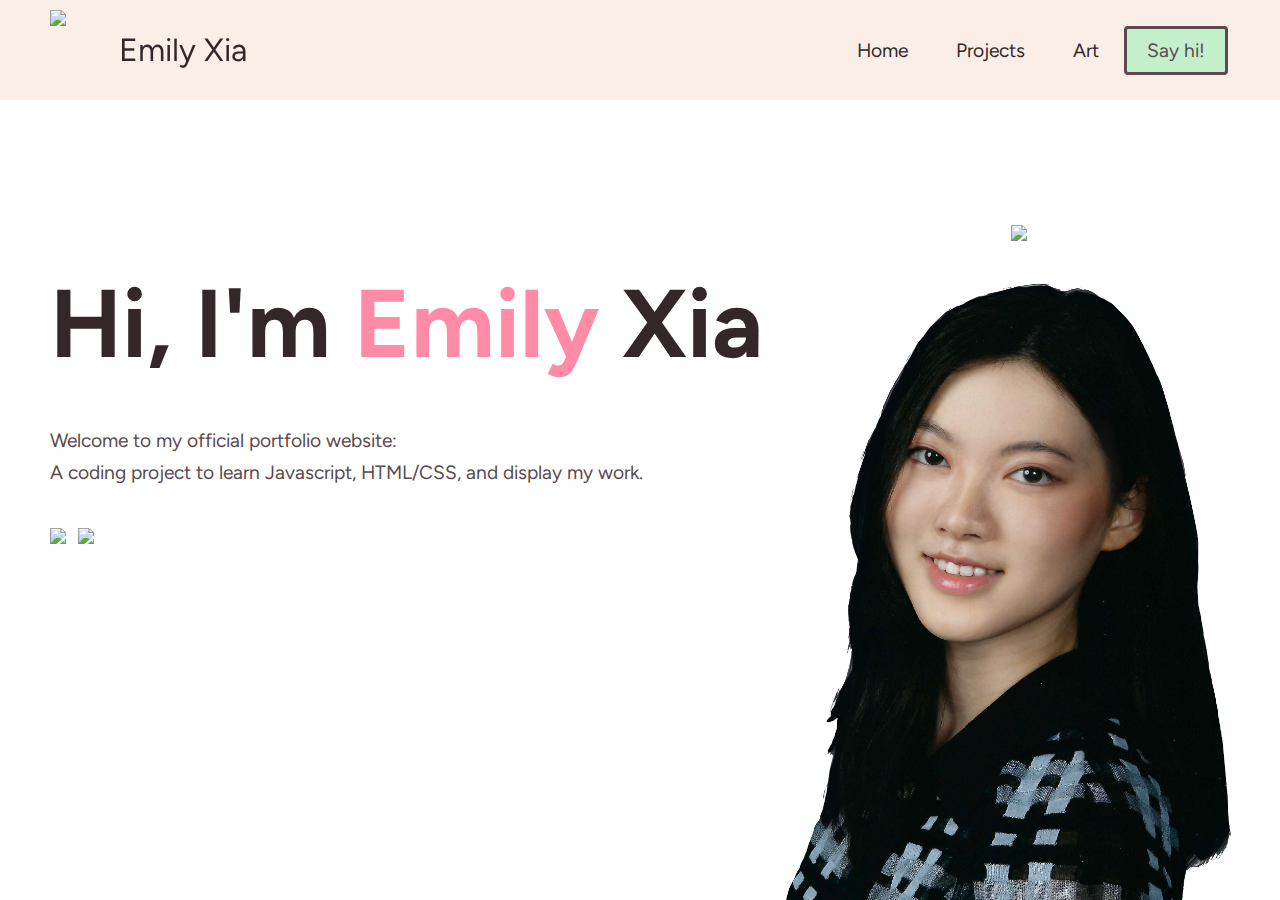
==== index.html @ db0908b3 "home-page" ====
<!DOCTYPE html>
  <html lang="en">
  <head>
    <!-- meta -->
    <meta charset="UTF-8">
    <meta http-equiv="X-UA-Compatible" content="IE=edge">
    <meta name="viewport" content="width=device-width, initial-scale=1.0">
    <meta name="description" content="An official portfolio website for Emily Xia">
    <meta name="author" content="Emily Xia">
    <!-- Google Font CSS -->
    <link rel="preconnect" href="https://fonts.googleapis.com">
    <link rel="preconnect" href="https://fonts.gstatic.com" crossorigin>
    <link href="https://fonts.googleapis.com/css2?family=Figtree&display=swap" rel="stylesheet">
    <title>Personal Portfolio</title>
    <link rel="stylesheet" href="styles.css">
  </head>
  <!-- Nav Bar -->
  <body>
    <nav class="navbar">
      <div class="navbar__container">
        <img src="images/logo.PNG" class = "logo">
        <a href="/" id="navbar__logo">Emily Xia</a>
        <div class="navbar__toggle" id="mobile-menu">
          <span class="bar"></span>
          <span class="bar"></span>
          <span class="bar"></span>
        </div>
        <ul class="navbar__menu">
          <li class="navbar__item">
            <a href="/" class="navbar__links"> Home </a>
          </li>
          <li class="navbar__item">
            <a href="/projects.html" class="navbar__links"> Projects </a>
          </li>
          <li class="navbar__item">
            <a href="/" class="navbar__links"> Art </a>
          </li>
          <li class="navbar__button">
            <a href="/" class="button"> Say hi! </a>
          </li>
        </ul>
      </div>
    </nav>
    <!-- Hero Section-->
    <div class="main">
      <div class="main__container"></div>
        <div class="main__content">
          <h1>Hi, I'm <span>Emily</span> Xia</h1>
          <p>Welcome to my official portfolio website:
            <br> A coding project to learn Javascript, HTML/CSS, and display my work.
          </p>
          <a href="https://www.linkedin.com/in/emilyxia-/">
            <img src="https://img.shields.io/badge/LinkedIn-blue?style=for-the-badge&logo=linkedin&logoColor=white" class="linkedIn"/>
          </a>
          <a href="https://github.com/emiilyxiia">
            <img src="https://img.shields.io/badge/-Github-black?logo=github&logoColor=white&style=for-the-badge&logoWidth=20" class="github"/>
          </a>
        </div>
    </div>
    <div class="images">
      <img src="images/Emily.PNG" id = "emily">
      <img src="images/shape.png" id = "shape">
    </div>
    <script src="app.js"></script>
    <h1></h1>
  </body>
  </html>
---- styles.css ----
* {
  box-sizing: border-box;
  margin: 0;
  padding: 0;
  font-family: 'Figtree', sans-serif;
}

/* navbar style */
.navbar {
  background: #faeee7;
  height: 100px;
  display: flex;
  justify-content: center;
  align-items: center;
  font-size: 1.2rem;
  position: sticky;
  top: 0;
  z-index: 999;
}

.navbar__container {
  display: flex;
  justify-content: space-between;
  height: 80px;
  z-index: 1;
  width: 100%;
  max-width: 1300px;
  margin: 0 auto;
  padding: 0 50px;
}

#navbar__logo {
  background-color: #33272a;
  background-size: 100%;
  -webkit-background-clip: text;
  -moz-background-clip: text;
  -webkit-text-fill-color: transparent;
  -moz-text-fill-color: transparent;
  display: flex;
  align-items: center;
  text-decoration: none;
  font-size: 2rem;
  padding-right: 500px;
  padding-left: 10px;
}

.logo {
  display: flex;
  align-items: center;
  cursor: pointer;
}

.fa-gem {
  margin-right: 0.5rem;
}

.navbar__menu {
  display: flex;
  align-items: center;
  list-style: none;
  text-align: center;
}

.navbar__item {
  height: 80px;
}

.navbar__links {
  color: #33272a;
  display: flex;
  align-items: center;
  justify-content: center;
  text-decoration: none;
  padding: 1.5rem;
  height: 100%
}

.navbar__button {
  display: flex;
  align-items: center;
  justify-content: center;
  padding: 0.1rem;
  width: 100%
}

.button {
  background: #c3f0ca;
  color: #594a4e;
  display: flex;
  align-items: center;
  justify-content: center;
  text-decoration: none;
  padding: 10px 20px;
  height: 100%;
  width: 100%;
  border: solid #594a4e;
  outline: none;
  border-radius: 4px;

}

.button:hover {
  background: #ff8ba7;
  transition: all 0.3s ease;
}

.navbar__links:hover {
  color: #ff8ba7;
  transition: all 0.3s ease;
}

.logo:hover {
  transform: scale(1.1);
  transition: all 0.3s ease-in-out;
}

/* interactive menu for screen widths < 960px */
  @media screen and (max-width: 960px) {
    .navbar__container {
      background: #faeee7;
      display: flex;
      justify-content: space-between;
      height: 80px;
      z-index: 1;
      width: 100%;
      max-width: 1300px;
      padding: 0;
    }

    .navbar__menu {
      display: grid;
      grid-template-columns: auto;
      margin: 0;
      width: 100%;
      position: absolute;
      top: -1000px;
      opacity: 0;
      transition: all 0.5s ease;
      height: 50vh;
      z-index: -1;
    }

    .navbar__menu.active {
      background: #faeee7;
      top: 100%;
      opacity: 1;
      transition: all 0.5s ease;
      z-index: 99;
      height: 46vh;
      font-size: 1.6rem;
      border: solid #33272a;
      border-radius: 4px
    }

    #navbar__logo {
      padding-right: 400px;
    }

    .logo {
      display: flex;
      align-items: center;
      cursor: pointer;
      padding-left: 25px;
      padding-right: 25px;
    }

    .navbar__toggle .bar {
      width: 25px;
      height: 3px;
      margin: 5px auto;
      transition: all 0.3s ease-in-out;
      background: #33272a;
      display: block;
      cursor: pointer;
    }

    .navbar__item {
      width: 100%;
    }

    .navbar__links {
      text-align: center;
      padding: 2rem;
      width: 100%;
      display: table;
    }

    .navbar__button {
      padding-bottom: 2rem;
    }

    .button {
      display: flex;
      justify-content: centered;
      align-items: center;
      width: 80%;
      height: 80px;
      margin: 0;
    }

    .button:hover {
      background: #ff8ba7;
      transition: all 0.3s ease;
    }
    
    .navbar__links:hover {
      color: #ff8ba7;
      transition: all 0.3s ease;
    }

    .logo:hover {
      transform: scale(1.1);
      transition: all 0.3s ease-in-out;
    }

    #mobile-menu {
      position: absolute;
      top: 20%;
      right: 5%;
      transform: translate(5%, 20%);
    }

    #mobile-menu.is-active .bar:nth-child(2) {
      opacity: 0;
    }

    #mobile-menu.is-active .bar:nth-child(1) {
      transform: translateY(8px) rotate(45deg);
    }

    #mobile-menu.is-active .bar:nth-child(3) {
      transform: translateY(-8px) rotate(-45deg);
    }
  }

  /* main content */
  .main__container {
    background: #faeee7;
    margin-left: 10%;
    margin-top: 13%;
    display: flex;
    justify-content: space-between;
    width: 100%;
    max-width: 1300px;
    padding: 0 50px;
  }

  .main__content {
    font-size: 3rem;
    color: #33272a;
    margin-bottom: 20px;
    align-items: center;
    width: 100%;
    max-width: 1300px;
    margin: 0 auto;
    padding: 0 50px;
    padding-right: 350px;
}

  .main__content p {
    display: flex;
    text-decoration: none;
    height: 100%;
    font-size: 1.2rem;
    line-height: 32px;
    margin: 5% 0% 1%;
    color: #594a4e;

  }

  span {
    color: #ff8ba7;
  }

  a, u {
    text-decoration: none;
  }

  .images {
    width: 40%;
    height: 75%;
    position: absolute;
    bottom: 0;
    right: 5px;
  }

  .images img {
    height: 100%;
    position: absolute;
    left: 50%;
    bottom: 0;
    transform: translateX(-50%);
    transition: bottom 1s, left 1s;
  }

  .images:hover .shape {
    bottom: 40px;
  }

  .images:hover .profile {
    left: 45%;
  }
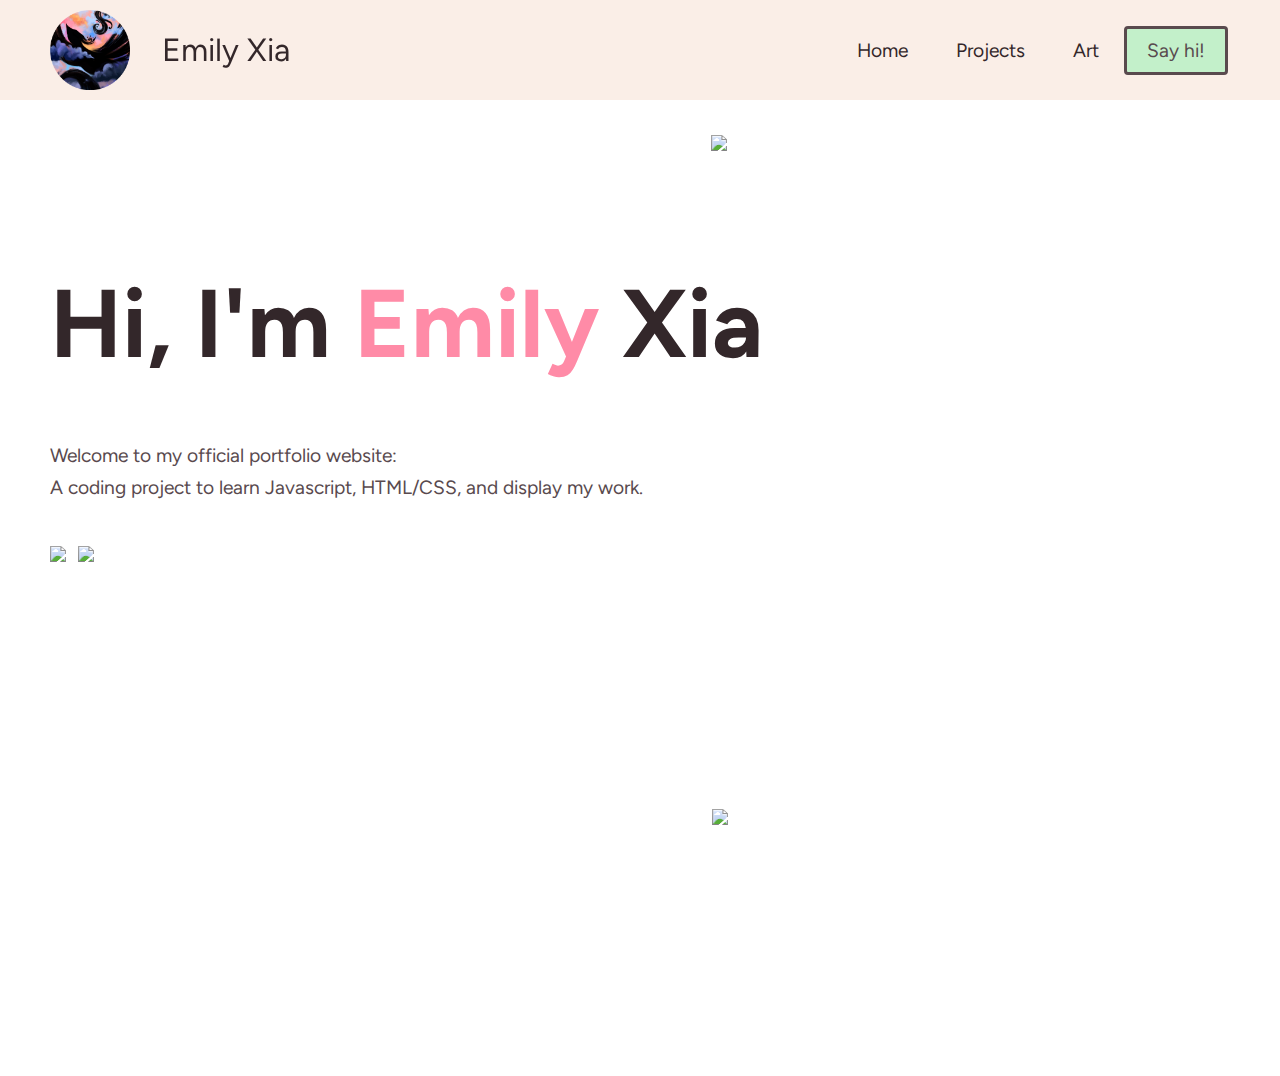
==== commit ac21383c: "home page" ====
--- a/index.html
+++ b/index.html
@@ -18,7 +18,7 @@
   <body>
     <nav class="navbar">
       <div class="navbar__container">
-        <img src="images/logo.PNG" class = "logo">
+        <img src="images/logo.png" class = "logo">
         <a href="/" id="navbar__logo">Emily Xia</a>
         <div class="navbar__toggle" id="mobile-menu">
           <span class="bar"></span>
@@ -56,10 +56,10 @@
             <img src="https://img.shields.io/badge/-Github-black?logo=github&logoColor=white&style=for-the-badge&logoWidth=20" class="github"/>
           </a>
         </div>
-    </div>
-    <div class="images">
-      <img src="images/Emily.PNG" id = "emily">
-      <img src="images/shape.png" id = "shape">
+        <div class="images">
+          <img src="images/shape.png" class = "shape">
+          <img src="images/Emily.png" class = "emily">
+        </div>
     </div>
     <script src="app.js"></script>
     <h1></h1>
--- a/styles.css
+++ b/styles.css
@@ -48,6 +48,7 @@
   display: flex;
   align-items: center;
   cursor: pointer;
+  height: 100%;
 }
 
 .fa-gem {
@@ -233,16 +234,11 @@
     }
   }
 
-  /* main content */
+  /* Hero Section CSS */
   .main__container {
-    background: #faeee7;
     margin-left: 10%;
     margin-top: 13%;
     display: flex;
-    justify-content: space-between;
-    width: 100%;
-    max-width: 1300px;
-    padding: 0 50px;
   }
 
   .main__content {
@@ -254,18 +250,16 @@
     max-width: 1300px;
     margin: 0 auto;
     padding: 0 50px;
-    padding-right: 350px;
+    height: 90vh;
 }
 
   .main__content p {
     display: flex;
-    text-decoration: none;
-    height: 100%;
     font-size: 1.2rem;
+    font-weight: 400;
     line-height: 32px;
     margin: 5% 0% 1%;
     color: #594a4e;
-
   }
 
   span {
@@ -275,28 +269,39 @@
   a, u {
     text-decoration: none;
   }
-
+  
   .images {
     width: 40%;
     height: 75%;
     position: absolute;
-    bottom: 0;
     right: 5px;
-  }
-
-  .images img {
-    height: 100%;
+    top: 15%;
+  }
+
+  .images .emily {
+    width: 100%;
+    height: auto;
     position: absolute;
-    left: 50%;
-    bottom: 0;
-    transform: translateX(-50%);
-    transition: bottom 1s, left 1s;
+    max-width: 1300px;
+    margin: 0 auto;
+    padding: 0 50px;
+    right: 20%;
+    transition: right 1s;
+  }
+
+  .shape {
+    position: absolute;
+    width: 95%;
+    height: auto;
+    bottom: -15px;
+    right: 15%;
+    transition: bottom 1s;
   }
 
   .images:hover .shape {
-    bottom: 40px;
-  }
-
-  .images:hover .profile {
-    left: 45%;
+    bottom: 10px;
+  }
+
+  .images:hover .emily {
+    right: 0.1px
   }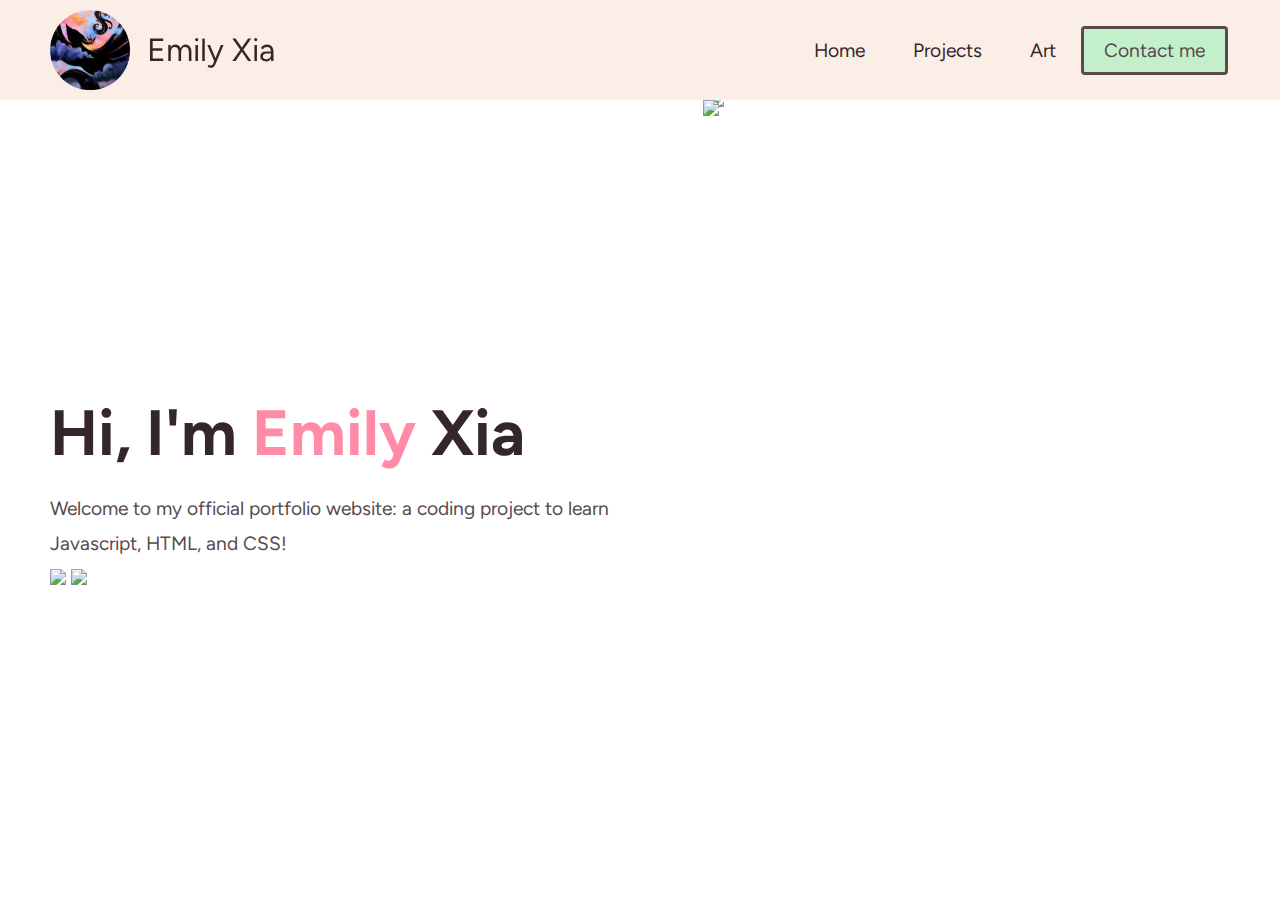
==== commit 502cc35f: "interactive home" ====
--- a/index.html
+++ b/index.html
@@ -1,67 +1,74 @@
-  <!DOCTYPE html>
-  <html lang="en">
-  <head>
-    <!-- meta -->
-    <meta charset="UTF-8">
-    <meta http-equiv="X-UA-Compatible" content="IE=edge">
-    <meta name="viewport" content="width=device-width, initial-scale=1.0">
-    <meta name="description" content="An official portfolio website for Emily Xia">
-    <meta name="author" content="Emily Xia">
-    <!-- Google Font CSS -->
-    <link rel="preconnect" href="https://fonts.googleapis.com">
-    <link rel="preconnect" href="https://fonts.gstatic.com" crossorigin>
-    <link href="https://fonts.googleapis.com/css2?family=Figtree&display=swap" rel="stylesheet">
-    <title>Personal Portfolio</title>
-    <link rel="stylesheet" href="styles.css">
-  </head>
-  <!-- Nav Bar -->
-  <body>
-    <nav class="navbar">
-      <div class="navbar__container">
-        <img src="images/logo.png" class = "logo">
-        <a href="/" id="navbar__logo">Emily Xia</a>
-        <div class="navbar__toggle" id="mobile-menu">
-          <span class="bar"></span>
-          <span class="bar"></span>
-          <span class="bar"></span>
-        </div>
-        <ul class="navbar__menu">
-          <li class="navbar__item">
-            <a href="/" class="navbar__links"> Home </a>
-          </li>
-          <li class="navbar__item">
-            <a href="/projects.html" class="navbar__links"> Projects </a>
-          </li>
-          <li class="navbar__item">
-            <a href="/" class="navbar__links"> Art </a>
-          </li>
-          <li class="navbar__button">
-            <a href="/" class="button"> Say hi! </a>
-          </li>
-        </ul>
+<!DOCTYPE html>
+<html lang="en">
+<head>
+  <!-- meta -->
+  <meta charset="UTF-8">
+  <meta http-equiv="X-UA-Compatible" content="IE=edge">
+  <meta name="viewport" content="width=device-width, initial-scale=1.0">
+  <meta name="description" content="An official portfolio website for Emily Xia">
+  <meta name="author" content="Emily Xia">
+
+  <!-- Google Font CSS -->
+  <link rel="preconnect" href="https://fonts.googleapis.com">
+  <link rel="preconnect" href="https://fonts.gstatic.com" crossorigin>
+  <link href="https://fonts.googleapis.com/css2?family=Figtree&display=swap" rel="stylesheet">
+  <title>Personal Portfolio</title>
+  <link rel="stylesheet" href="styles.css">
+</head>
+
+<!-- Nav Bar -->
+<body>
+  <nav class="navbar">
+    <div class="navbar__container">
+      <a href="https://emiilyxiia.github.io/"><img src="images/logo.png" class = "logo">
+      </a>
+      <a href="/" id="navbar__logo">Emily Xia
+      </a>
+      <div class="navbar__toggle" id="mobile-menu">
+        <span class="bar"></span>
+        <span class="bar"></span>
+        <span class="bar"></span>
       </div>
-    </nav>
-    <!-- Hero Section-->
-    <div class="main">
-      <div class="main__container"></div>
-        <div class="main__content">
-          <h1>Hi, I'm <span>Emily</span> Xia</h1>
-          <p>Welcome to my official portfolio website:
-            <br> A coding project to learn Javascript, HTML/CSS, and display my work.
-          </p>
+      <ul class="navbar__menu">
+        <li class="navbar__item">
+          <a href="https://emiilyxiia.github.io/" class="navbar__links"> Home </a>
+        </li>
+        <li class="navbar__item">
+          <a href="/projects.html" class="navbar__links"> Projects </a>
+        </li>
+        <li class="navbar__item">
+          <a href="/" class="navbar__links"> Art </a>
+        </li>
+        <li class="navbar__button">
+          <a href="/" class="button"> Contact me </a>
+        </li>
+      </ul>
+    </div>
+  </nav>
+
+  <!-- Hero Section-->
+  <div class="main">
+    <div class="main__container">
+      <div class="main__content">
+        <h1>Hi, I'm <span>Emily</span> Xia</h1>
+        <p>Welcome to my official portfolio website: a coding project to learn Javascript, HTML, and CSS!
+          <br>
           <a href="https://www.linkedin.com/in/emilyxia-/">
-            <img src="https://img.shields.io/badge/LinkedIn-blue?style=for-the-badge&logo=linkedin&logoColor=white" class="linkedIn"/>
+            <img src="https://img.shields.io/badge/LinkedIn-blue?style=for-the-badge&logo=linkedin&logoColor=white" id="linkedin"/>
           </a>
           <a href="https://github.com/emiilyxiia">
-            <img src="https://img.shields.io/badge/-Github-black?logo=github&logoColor=white&style=for-the-badge&logoWidth=20" class="github"/>
+            <img src="https://img.shields.io/badge/-Github-black?logo=github&logoColor=white&style=for-the-badge&logoWidth=20" id="github"/>
           </a>
-        </div>
-        <div class="images">
-          <img src="images/shape.png" class = "shape">
-          <img src="images/Emily.png" class = "emily">
-        </div>
+        </p>
+      </div>
+      <div class="images">
+        <img src="images/shape.png" class = "shape">
+        <img src="images/Emily.png" class = "emily">
+      </div>
     </div>
-    <script src="app.js"></script>
-    <h1></h1>
-  </body>
-  </html>+  </div>
+
+  <script src="app.js"></script>
+  <h1></h1>
+</body>
+</html>--- a/styles.css
+++ b/styles.css
@@ -115,7 +115,7 @@
   transition: all 0.3s ease-in-out;
 }
 
-/* interactive menu for screen widths < 960px */
+/* Mobile menu */
   @media screen and (max-width: 960px) {
     .navbar__container {
       background: #faeee7;
@@ -234,31 +234,33 @@
     }
   }
 
-  /* Hero Section CSS */
+  /* Hero Section CSS */ 
   .main__container {
-    margin-left: 10%;
-    margin-top: 13%;
-    display: flex;
-  }
-
-  .main__content {
-    font-size: 3rem;
-    color: #33272a;
-    margin-bottom: 20px;
+    display: grid;
+    grid-template-columns: 1fr 1fr;
+    gap: 3%;
     align-items: center;
+    justify-self: center;
     width: 100%;
+    height: 90vh;
     max-width: 1300px;
     margin: 0 auto;
     padding: 0 50px;
-    height: 90vh;
-}
+    z-index: 1;
+  }
+
+  .main__content h1 {
+    font-size: 4rem;
+    color: #33272a;
+    background-size: 100%;
+    margin-bottom: 20px;
+  }
 
   .main__content p {
-    display: flex;
     font-size: 1.2rem;
     font-weight: 400;
-    line-height: 32px;
-    margin: 5% 0% 1%;
+    line-height: 35px;
+    margin-bottom: 20px;
     color: #594a4e;
   }
 
@@ -269,39 +271,111 @@
   a, u {
     text-decoration: none;
   }
-  
+
   .images {
-    width: 40%;
-    height: 75%;
+    position: relative;
+    width: 100%;
+    height: 90vh;
+    max-width: 1300px;
+    padding: 0 50px;
+  }
+
+  .emily {
     position: absolute;
-    right: 5px;
-    top: 15%;
-  }
-
-  .images .emily {
     width: 100%;
-    height: auto;
-    position: absolute;
-    max-width: 1300px;
-    margin: 0 auto;
-    padding: 0 50px;
-    right: 20%;
-    transition: right 1s;
+    left: 8%;
+    transition: 1s left;
   }
 
   .shape {
     position: absolute;
-    width: 95%;
-    height: auto;
-    bottom: -15px;
-    right: 15%;
-    transition: bottom 1s;
+    width: 110%;
+    top: -9px;
+    transition: 1s top;
+  }
+
+  .images:hover .emily {
+    left: -40px;
   }
 
   .images:hover .shape {
-    bottom: 10px;
-  }
-
-  .images:hover .emily {
-    right: 0.1px
+    top: -40px;
+  }
+
+  br {
+    display: block;
+    content: " ";
+    margin-top: 20px;
+  }
+  
+  /* Mobile Responsive */
+  @media screen and (max-width: 768px) {
+    .main__container {
+      display: grid;
+      grid-template-columns: auto;
+      align-items: center;
+      justify-self: center;
+      width: 100%;
+      height: 90vh;
+      margin: 14% auto;
+      padding: 0 50px;
+      z-index: 1;
+    }
+  
+    .main__content h1 {
+      text-align: center;
+      font-size: 4rem;
+      color: #33272a;
+      background-size: 100%;
+      margin-bottom: 2rem;
+    }
+  
+    .main__content p {
+      text-align: center;
+      font-size: 1.5rem;
+      font-weight: 400;
+      line-height: 45px;
+      color: #594a4e;
+    }
+
+    span {
+      color: #ff8ba7;
+    }
+  
+    a, u {
+      text-decoration: none;
+    }
+  
+    .images {
+      position: relative;
+      width: 100%;
+      height: 90vh;
+    }
+  
+    .emily {
+      position: absolute;
+      width: 80%;
+      text-align: center;
+    }
+  
+    .shape {
+      position: absolute;
+      width: 90%;
+      top: -20px;
+      text-align: center;
+    }
+  }
+
+  @media screen and (max-width: 480px) {
+    .main__content h1 {
+      font-size: 3rem;
+      margin: 2rem 0;
+    }
+  
+    .main__content p {
+      font-size: 1rem;
+      font-weight: 400;
+      line-height: 45px;
+      color: #594a4e;
+    }
   }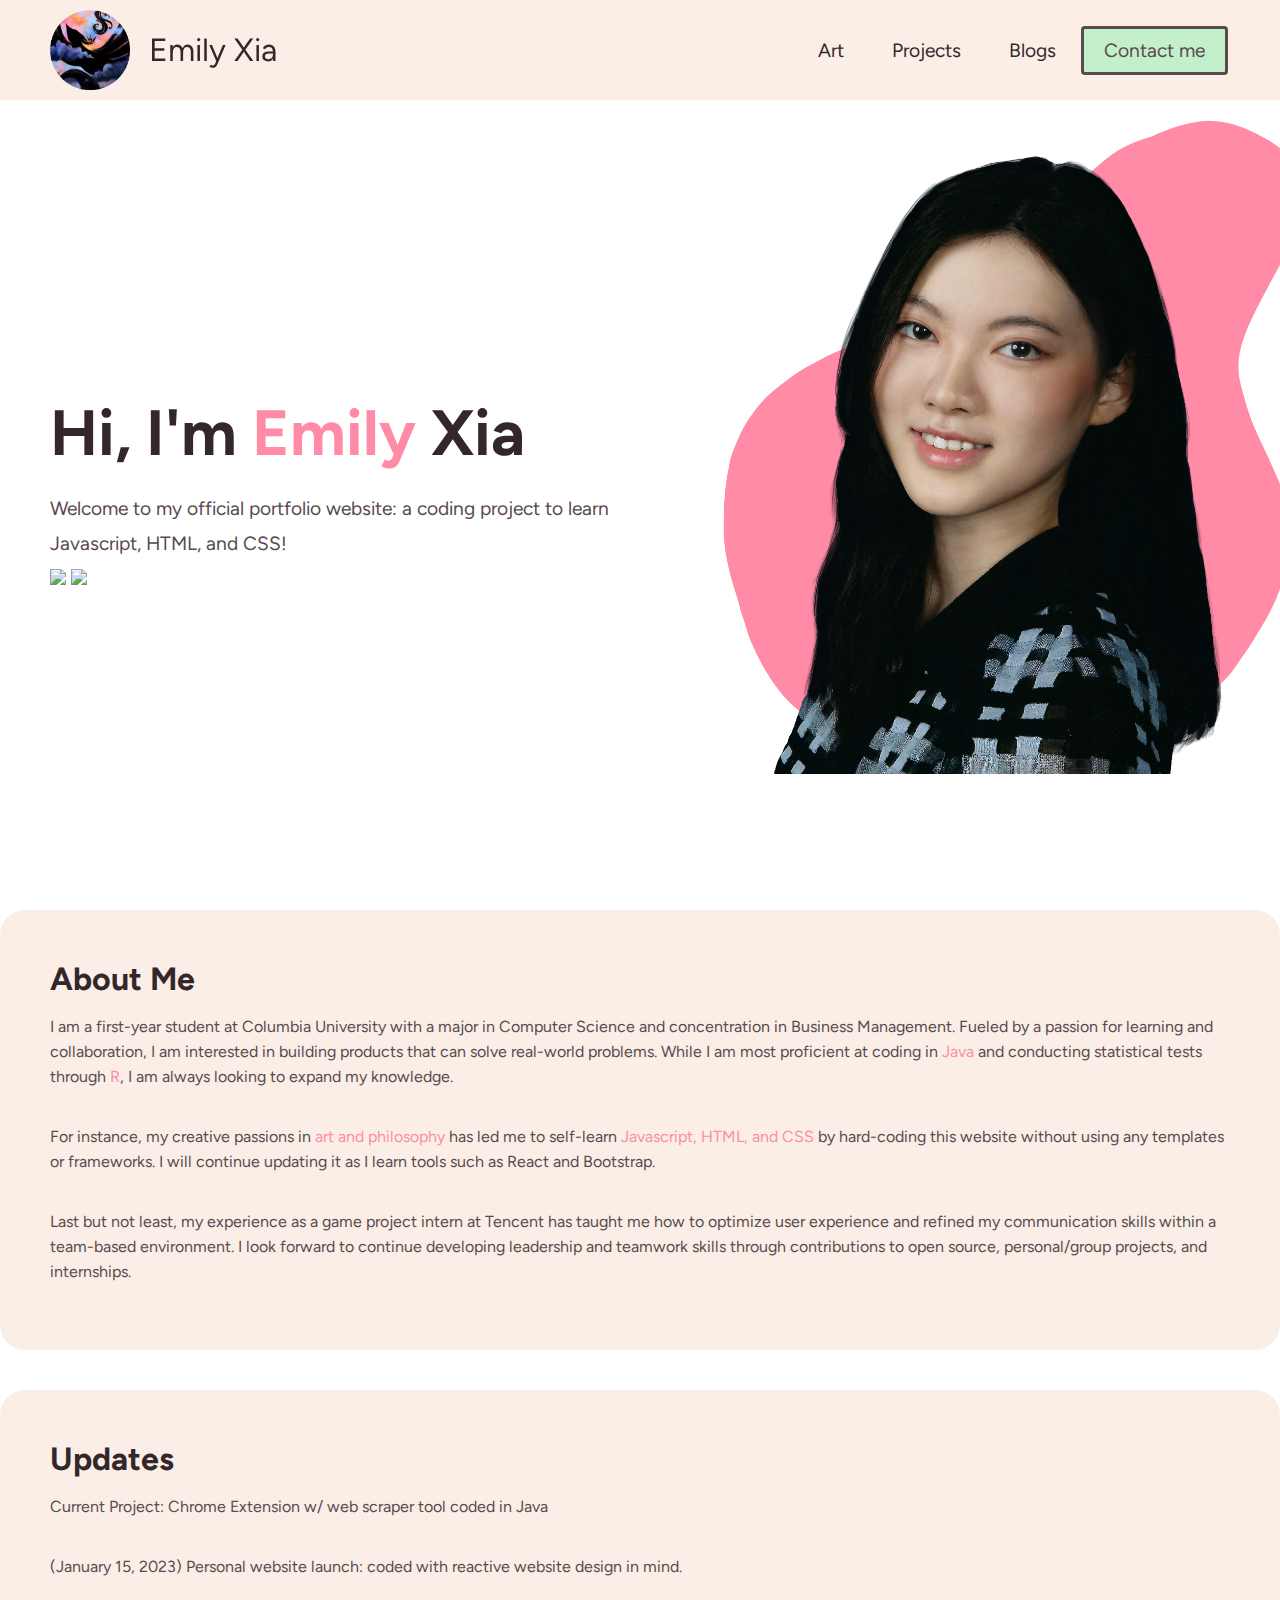
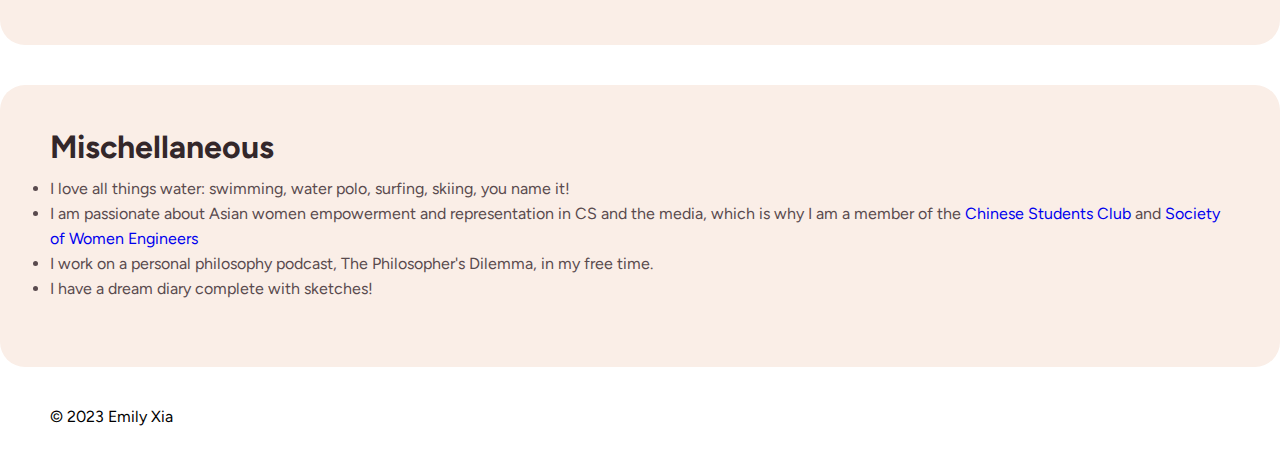
==== commit f46df0a4: "website" ====
--- a/index.html
+++ b/index.html
@@ -22,7 +22,7 @@
     <div class="navbar__container">
       <a href="https://emiilyxiia.github.io/"><img src="images/logo.png" class = "logo">
       </a>
-      <a href="/" id="navbar__logo">Emily Xia
+      <a href="https://emiilyxiia.github.io/" id="navbar__logo">Emily Xia
       </a>
       <div class="navbar__toggle" id="mobile-menu">
         <span class="bar"></span>
@@ -31,13 +31,13 @@
       </div>
       <ul class="navbar__menu">
         <li class="navbar__item">
-          <a href="https://emiilyxiia.github.io/" class="navbar__links"> Home </a>
+          <a href="https://emilyxia.portfolio.site/" class="navbar__links"> Art </a>
         </li>
         <li class="navbar__item">
-          <a href="/projects.html" class="navbar__links"> Projects </a>
+          <a href="projects.html" class="navbar__links"> Projects </a>
         </li>
         <li class="navbar__item">
-          <a href="/" class="navbar__links"> Art </a>
+          <a href="blogs.html" class="navbar__links"> Blogs </a>
         </li>
         <li class="navbar__button">
           <a href="/" class="button"> Contact me </a>
@@ -68,6 +68,55 @@
     </div>
   </div>
 
+  <div class="info">
+  <!-- About Me Section -->
+    <div class="about__container">
+      <div class="about__content">
+        <h1> About Me </h1>
+        <p>I am a first-year student at Columbia University with a major in Computer Science and concentration in Business Management. Fueled by a passion for learning and collaboration, I am interested in building products that can solve real-world problems. While I am most proficient at coding in <span>Java</span> and conducting statistical tests through <span>R</span>, I am always looking to expand my knowledge.</p>
+        <br>
+        <p>For instance, my creative passions in <span>art and philosophy</span> has led me to self-learn <span>Javascript, HTML, and CSS</span> by hard-coding this website without using any templates or frameworks. I will continue updating it as I learn tools such as React and Bootstrap. </p>
+        <br>
+        <p> Last but not least, my experience as a game project intern at Tencent has taught me how to optimize user experience and refined my communication skills within a team-based environment. I look forward to continue developing leadership and teamwork skills through contributions to open source, personal/group projects, and internships.
+        </p>
+      </div>
+    </div>
+    
+    <div class="space"> </div>
+
+    <!-- Updates -->
+    <div class="updates__container">
+      <div class="updates__content">
+        <h1>Updates </h1>
+        <p>Current Project: Chrome Extension w/ web scraper tool coded in Java</p>
+        <br>
+        <p> (January 15, 2023) Personal website launch: coded with reactive website design in mind.</p>
+      </div>
+    </div>
+
+    <div class="space"> </div>
+
+    <!-- Mischellaneous -->
+    <div class="misc__container">
+      <div class="misc__content">
+        <ul style = "list-style-type:disc">
+          <h1> Mischellaneous </h1>
+          </ul>
+          <li>I love all things water: swimming, water polo, surfing, skiing, you name it!</li>
+          <li> I am passionate about Asian women empowerment and  representation in CS and the media, which is why I am a member of the <a href="http://www.columbia.edu/cu/csc/">Chinese Students Club</a> and <a href="https://outreach.engineering.columbia.edu/content/society-women-engineers"> Society of Women Engineers</a> </li>
+          <li>I work on a personal philosophy podcast, The Philosopher's Dilemma, in my free time.</li>
+          <li>I have a dream diary complete with sketches!</li>
+          </div>
+      </div>
+    </div>
+  </div>
+
+  <div class="space"> </div>
+  <div class="copyright">
+    <p>© 2023 Emily Xia</p>
+  </div>
+  <div class="space"> </div>
+
   <script src="app.js"></script>
   <h1></h1>
 </body>
--- a/styles.css
+++ b/styles.css
@@ -290,16 +290,16 @@
   .shape {
     position: absolute;
     width: 110%;
-    top: -9px;
+    top: -29px;
     transition: 1s top;
   }
 
   .images:hover .emily {
-    left: -40px;
+    left: -30px;
   }
 
   .images:hover .shape {
-    top: -40px;
+    top: -9%;
   }
 
   br {
@@ -378,4 +378,127 @@
       line-height: 45px;
       color: #594a4e;
     }
+  }
+
+  /* Information Section */
+  .about__container {
+    background: #faeee7;
+    display: flex;
+    flex-direction: column;
+    height: fit-content;
+    width: 100%;
+    max-width: 1300px;
+    margin: 0 auto;
+    top: 0;
+    padding: 50px 50px;
+    border-radius: 25px;
+  }
+
+  .about__content h1{
+    font-size: 2rem;
+    color: #33272a;
+    margin-bottom: 1rem;
+  }
+
+  .about__content p{
+    font-size: 1rem;
+    color: #594a4e;
+    margin-bottom: 1rem;
+    line-height: 25px;
+  }
+
+  .updates__container {
+    background: #faeee7;
+    display: flex;
+    flex-direction: column;
+    height: fit-content;
+    width: 100%;
+    max-width: 1300px;
+    margin: 0 auto;
+    padding: 50px 50px;
+    border-radius: 25px;
+  }
+
+  .updates__content h1{
+    font-size: 2rem;
+    color: #33272a;
+    margin-bottom: 1rem;
+  }
+
+  .updates__content p{
+    font-size: 1rem;
+    color: #594a4e;
+    margin-bottom: 1rem;
+    line-height: 25px;
+  }
+
+  .misc__container {
+    background: #faeee7;
+    display: flex;
+    flex-direction: column;
+    height: fit-content;
+    width: 100%;
+    max-width: 1300px;
+    margin: 0 auto;
+    padding: 50px 50px;
+    border-radius: 25px;
+  }
+
+  .misc__content h1{
+    font-size: 2rem;
+    color: #33272a;
+    margin-bottom: 1rem;
+  }
+
+  .misc__content {
+    font-size: 1rem;
+    color: #594a4e;
+    margin-bottom: 1rem;
+    line-height: 25px;
+  }
+
+  .space {
+    background: #fff;
+    width: 100%;
+    margin: 0 auto;
+    padding: 20px 50px;
+    max-width: 1300px;
+  }
+
+  .copyright {
+    display: flex;
+    width: 100%;
+    max-width: 1300px;
+    margin: 0 auto;
+    padding: 0 50px;
+  }
+
+  @media screen and (max-width: 768px) {
+    .info {
+      margin: 30% 0 2%;
+    }
+  }
+
+  .blogs__container {
+    background: #faeee7;
+    display: flex;
+    flex-direction: column;
+    height: fit-content;
+    width: 100%;
+    max-width: 1300px;
+    margin: 0 auto;
+    padding: 50px 50px;
+    border-radius: 25px;
+  }
+
+  .projects__container {
+    background: #faeee7;
+    display: flex;
+    flex-direction: column;
+    height: fit-content;
+    width: 100%;
+    max-width: 1300px;
+    margin: 0 auto;
+    padding: 50px 50px;
+    border-radius: 25px;
   }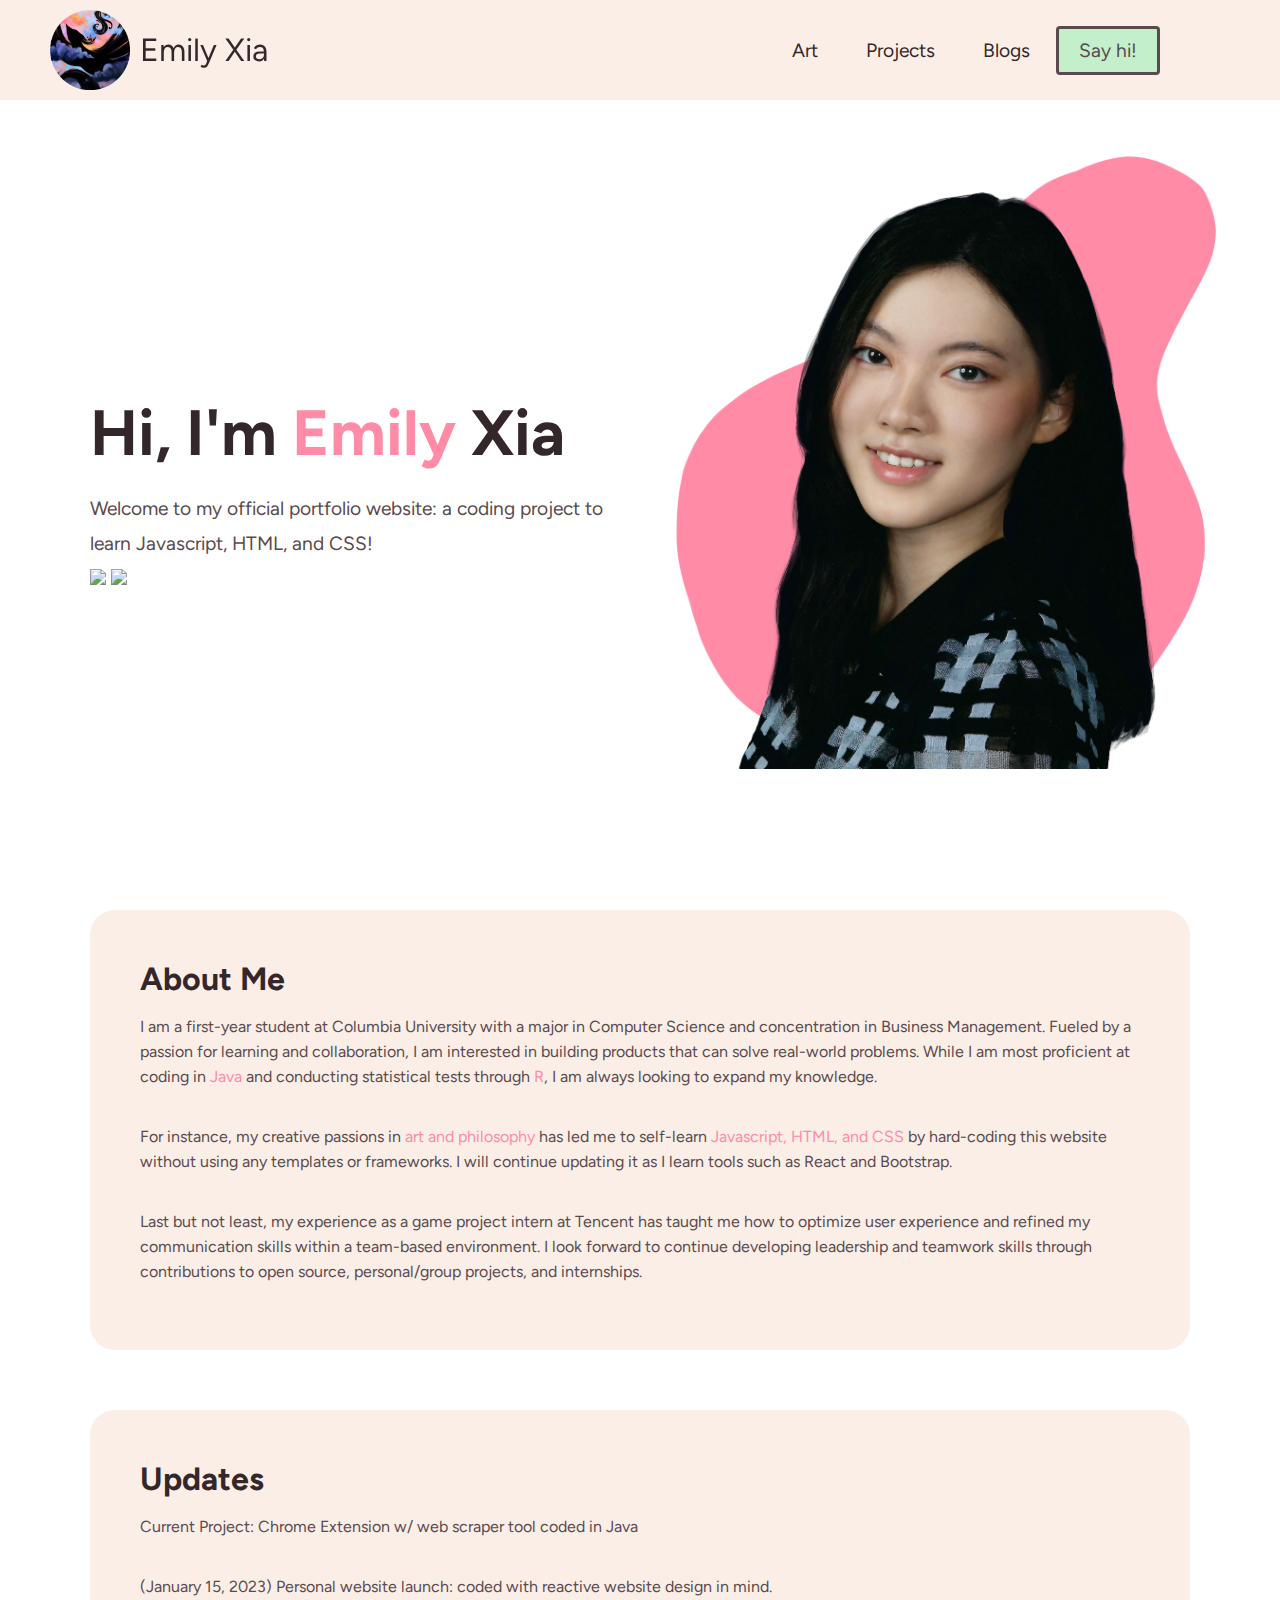
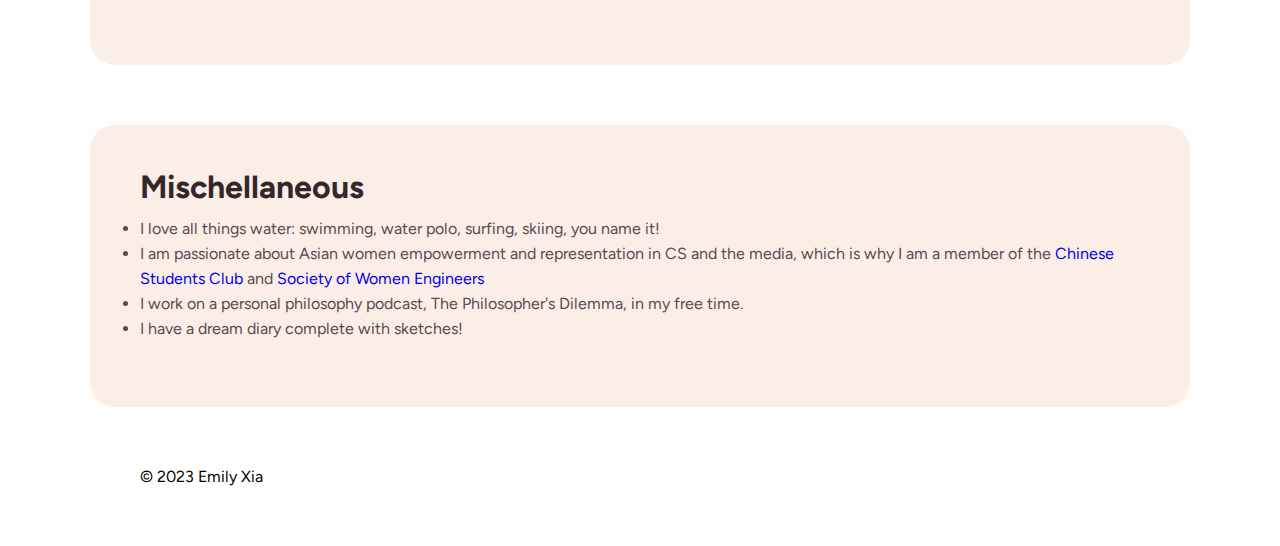
==== commit 23f1ea8e: "bug fixes" ====
--- a/index.html
+++ b/index.html
@@ -39,8 +39,8 @@
         <li class="navbar__item">
           <a href="blogs.html" class="navbar__links"> Blogs </a>
         </li>
-        <li class="navbar__button">
-          <a href="/" class="button"> Contact me </a>
+        <li class="navbar__btn">
+          <div id="btn" >Say hi!</div>
         </li>
       </ul>
     </div>
@@ -118,6 +118,5 @@
   <div class="space"> </div>
 
   <script src="app.js"></script>
-  <h1></h1>
 </body>
 </html>--- a/styles.css
+++ b/styles.css
@@ -20,7 +20,7 @@
 
 .navbar__container {
   display: flex;
-  justify-content: space-between;
+  justify-content: flex-start;
   height: 80px;
   z-index: 1;
   width: 100%;
@@ -76,7 +76,7 @@
   height: 100%
 }
 
-.navbar__button {
+.navbar__btn {
   display: flex;
   align-items: center;
   justify-content: center;
@@ -84,7 +84,7 @@
   width: 100%
 }
 
-.button {
+#btn {
   background: #c3f0ca;
   color: #594a4e;
   display: flex;
@@ -97,10 +97,10 @@
   border: solid #594a4e;
   outline: none;
   border-radius: 4px;
-
-}
-
-.button:hover {
+  cursor: pointer;
+}
+
+#btn:hover {
   background: #ff8ba7;
   transition: all 0.3s ease;
 }
@@ -120,7 +120,7 @@
     .navbar__container {
       background: #faeee7;
       display: flex;
-      justify-content: space-between;
+      justify-content: flex-start;
       height: 80px;
       z-index: 1;
       width: 100%;
@@ -154,7 +154,8 @@
     }
 
     #navbar__logo {
-      padding-right: 400px;
+      display: flex;
+      align-items: flex-start;
     }
 
     .logo {
@@ -186,20 +187,20 @@
       display: table;
     }
 
-    .navbar__button {
+    .navbar__btn {
       padding-bottom: 2rem;
     }
 
-    .button {
+    #btn {
       display: flex;
-      justify-content: centered;
+      justify-content: center;
       align-items: center;
       width: 80%;
       height: 80px;
       margin: 0;
     }
 
-    .button:hover {
+    #btn:hover {
       background: #ff8ba7;
       transition: all 0.3s ease;
     }
@@ -243,7 +244,7 @@
     justify-self: center;
     width: 100%;
     height: 90vh;
-    max-width: 1300px;
+    max-width: 1200px;
     margin: 0 auto;
     padding: 0 50px;
     z-index: 1;
@@ -276,30 +277,32 @@
     position: relative;
     width: 100%;
     height: 90vh;
-    max-width: 1300px;
-    padding: 0 50px;
+    max-width: 1200px;
+    padding: 40px 50px;
+
   }
 
   .emily {
     position: absolute;
     width: 100%;
-    left: 8%;
+    left: 3%;
     transition: 1s left;
   }
 
   .shape {
     position: absolute;
     width: 110%;
-    top: -29px;
+    top: 10px;
+    left: 1%;
     transition: 1s top;
   }
 
   .images:hover .emily {
-    left: -30px;
+    left: -20px;
   }
 
   .images:hover .shape {
-    top: -9%;
+    top: -8%;
   }
 
   br {
@@ -350,18 +353,21 @@
       position: relative;
       width: 100%;
       height: 90vh;
+      left: 7%;
+      z-index: 1;
     }
   
     .emily {
       position: absolute;
       width: 80%;
       text-align: center;
+
     }
   
     .shape {
       position: absolute;
       width: 90%;
-      top: -20px;
+      top: -10px;
       text-align: center;
     }
   }
@@ -387,7 +393,7 @@
     flex-direction: column;
     height: fit-content;
     width: 100%;
-    max-width: 1300px;
+    max-width: 1100px;
     margin: 0 auto;
     top: 0;
     padding: 50px 50px;
@@ -413,7 +419,7 @@
     flex-direction: column;
     height: fit-content;
     width: 100%;
-    max-width: 1300px;
+    max-width: 1100px;
     margin: 0 auto;
     padding: 50px 50px;
     border-radius: 25px;
@@ -438,7 +444,7 @@
     flex-direction: column;
     height: fit-content;
     width: 100%;
-    max-width: 1300px;
+    max-width: 1100px;
     margin: 0 auto;
     padding: 50px 50px;
     border-radius: 25px;
@@ -461,14 +467,14 @@
     background: #fff;
     width: 100%;
     margin: 0 auto;
-    padding: 20px 50px;
-    max-width: 1300px;
+    padding: 30px 50px;
+    max-width: 1200px;
   }
 
   .copyright {
     display: flex;
     width: 100%;
-    max-width: 1300px;
+    max-width: 1100px;
     margin: 0 auto;
     padding: 0 50px;
   }
@@ -485,7 +491,7 @@
     flex-direction: column;
     height: fit-content;
     width: 100%;
-    max-width: 1300px;
+    max-width: 1100px;
     margin: 0 auto;
     padding: 50px 50px;
     border-radius: 25px;
@@ -497,8 +503,22 @@
     flex-direction: column;
     height: fit-content;
     width: 100%;
-    max-width: 1300px;
+    max-width: 1100px;
     margin: 0 auto;
     padding: 50px 50px;
     border-radius: 25px;
+  }
+
+  .blogs__content {
+    font-size: 1rem;
+    color: #594a4e;
+    margin-bottom: 1rem;
+    line-height: 25px;
+  }
+
+  .projects__content {
+    font-size: 1rem;
+    color: #594a4e;
+    margin-bottom: 1rem;
+    line-height: 25px;
   }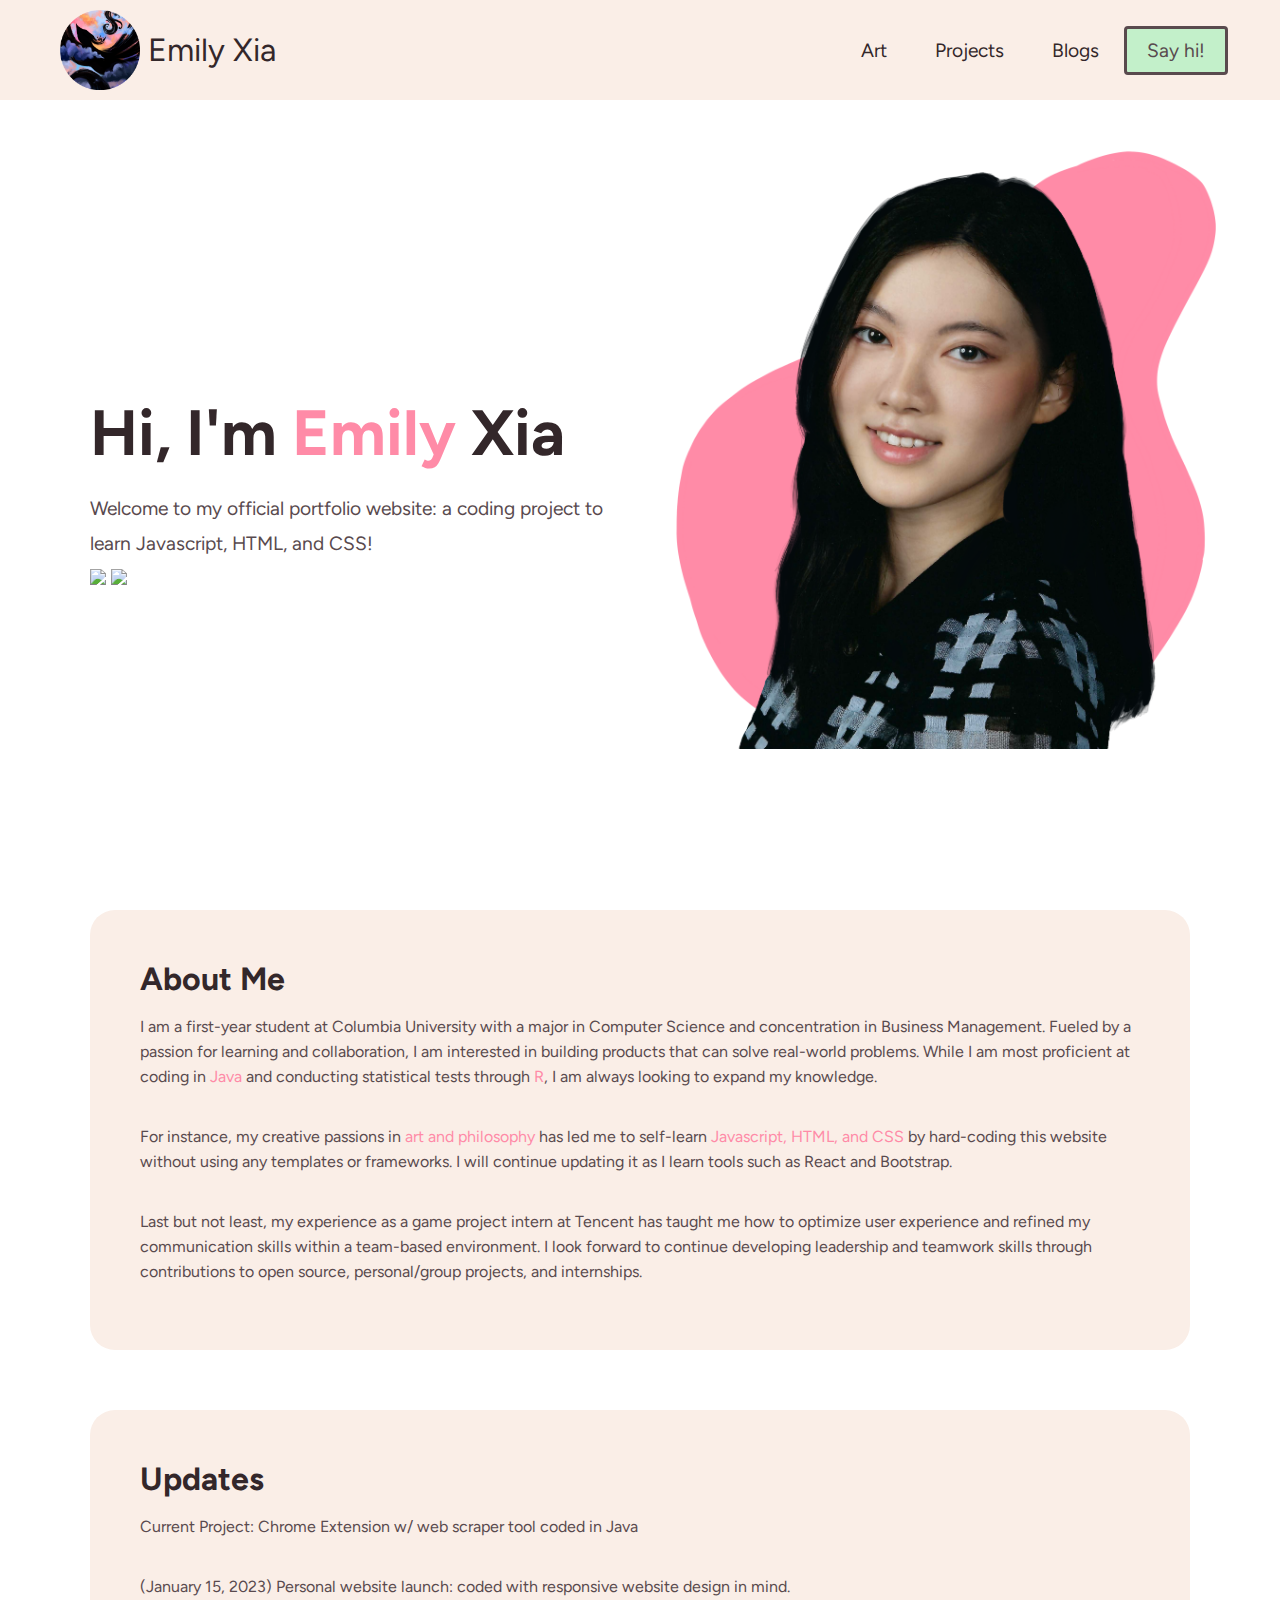
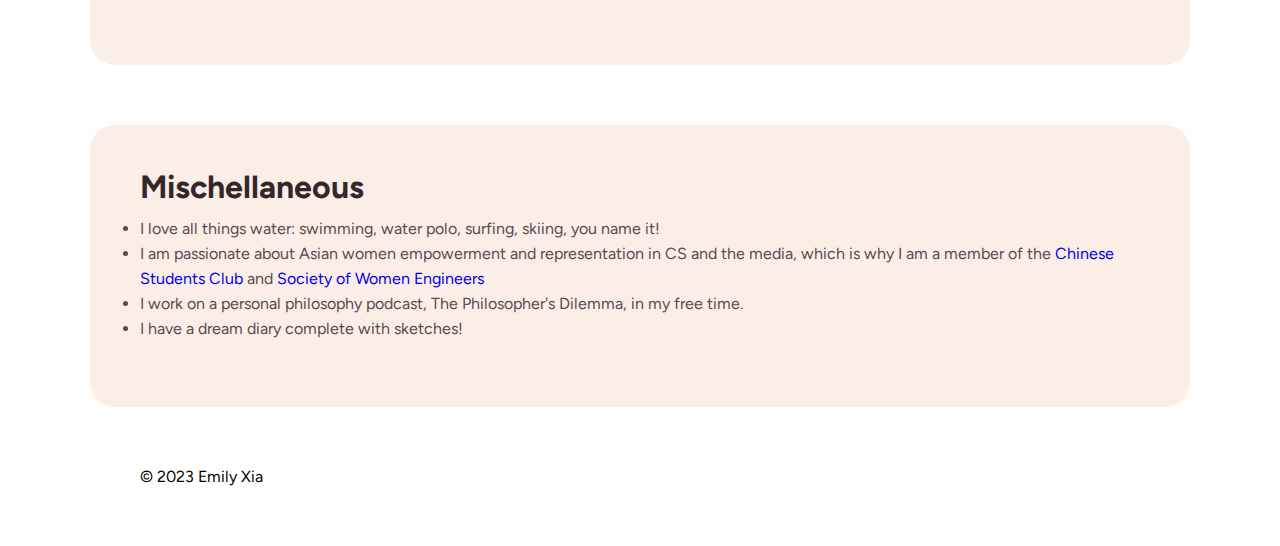
==== commit d9bbe2ad: "logo fix" ====
--- a/index.html
+++ b/index.html
@@ -20,9 +20,7 @@
 <body>
   <nav class="navbar">
     <div class="navbar__container">
-      <a href="https://emiilyxiia.github.io/"><img src="images/logo.png" class = "logo">
-      </a>
-      <a href="https://emiilyxiia.github.io/" id="navbar__logo">Emily Xia
+      <a href="https://emiilyxiia.github.io/" id="navbar__logo"><img src="images/logo.png" class = "logo">Emily Xia
       </a>
       <div class="navbar__toggle" id="mobile-menu">
         <span class="bar"></span>
@@ -90,7 +88,7 @@
         <h1>Updates </h1>
         <p>Current Project: Chrome Extension w/ web scraper tool coded in Java</p>
         <br>
-        <p> (January 15, 2023) Personal website launch: coded with reactive website design in mind.</p>
+        <p> (January 15, 2023) Personal website launch: coded with responsive website design in mind.</p>
       </div>
     </div>
 
--- a/styles.css
+++ b/styles.css
@@ -3,6 +3,12 @@
   margin: 0;
   padding: 0;
   font-family: 'Figtree', sans-serif;
+}
+
+/* prevents horizontal scrolling */
+html {
+  max-width: 100%;
+  overflow-x: hidden;
 }
 
 /* navbar style */
@@ -20,7 +26,7 @@
 
 .navbar__container {
   display: flex;
-  justify-content: flex-start;
+  justify-content: space-between;
   height: 80px;
   z-index: 1;
   width: 100%;
@@ -30,29 +36,19 @@
 }
 
 #navbar__logo {
-  background-color: #33272a;
+  color: #33272a;
   background-size: 100%;
-  -webkit-background-clip: text;
-  -moz-background-clip: text;
-  -webkit-text-fill-color: transparent;
-  -moz-text-fill-color: transparent;
   display: flex;
   align-items: center;
   text-decoration: none;
   font-size: 2rem;
-  padding-right: 500px;
   padding-left: 10px;
 }
 
 .logo {
-  display: flex;
-  align-items: center;
+  margin-right: 0.5rem;
   cursor: pointer;
   height: 100%;
-}
-
-.fa-gem {
-  margin-right: 0.5rem;
 }
 
 .navbar__menu {
@@ -120,7 +116,7 @@
     .navbar__container {
       background: #faeee7;
       display: flex;
-      justify-content: flex-start;
+      justify-content: space-between;
       height: 80px;
       z-index: 1;
       width: 100%;
@@ -154,16 +150,7 @@
     }
 
     #navbar__logo {
-      display: flex;
-      align-items: flex-start;
-    }
-
-    .logo {
-      display: flex;
-      align-items: center;
-      cursor: pointer;
       padding-left: 25px;
-      padding-right: 25px;
     }
 
     .navbar__toggle .bar {
@@ -275,16 +262,15 @@
 
   .images {
     position: relative;
-    width: 100%;
+    max-width: 100%;
     height: 90vh;
-    max-width: 1200px;
-    padding: 40px 50px;
+    padding: 20px 50px;
 
   }
 
   .emily {
     position: absolute;
-    width: 100%;
+    max-width: 100%;
     left: 3%;
     transition: 1s left;
   }
@@ -292,7 +278,7 @@
   .shape {
     position: absolute;
     width: 110%;
-    top: 10px;
+    top: 5px;
     left: 1%;
     transition: 1s top;
   }
@@ -303,12 +289,26 @@
 
   .images:hover .shape {
     top: -8%;
+  }
+
+  .main__content br {
+    display: block;
+    content: " ";
+    margin-top: 6%;
   }
 
   br {
     display: block;
     content: " ";
-    margin-top: 20px;
+    margin-top: 15px;
+  }
+
+  span {
+    color: #ff8ba7;
+  }
+
+  a, u {
+    text-decoration: none;
   }
   
   /* Mobile Responsive */
@@ -323,6 +323,7 @@
       margin: 14% auto;
       padding: 0 50px;
       z-index: 1;
+      max-width: 1100px;
     }
   
     .main__content h1 {
@@ -340,18 +341,10 @@
       line-height: 45px;
       color: #594a4e;
     }
-
-    span {
-      color: #ff8ba7;
-    }
-  
-    a, u {
-      text-decoration: none;
-    }
   
     .images {
       position: relative;
-      width: 100%;
+      max-width: 100%;
       height: 90vh;
       left: 7%;
       z-index: 1;
@@ -359,15 +352,15 @@
   
     .emily {
       position: absolute;
-      width: 80%;
+      max-width: 80%;
       text-align: center;
 
     }
   
     .shape {
       position: absolute;
-      width: 90%;
-      top: -10px;
+      max-width: 90%;
+      top: -5%;
       text-align: center;
     }
   }
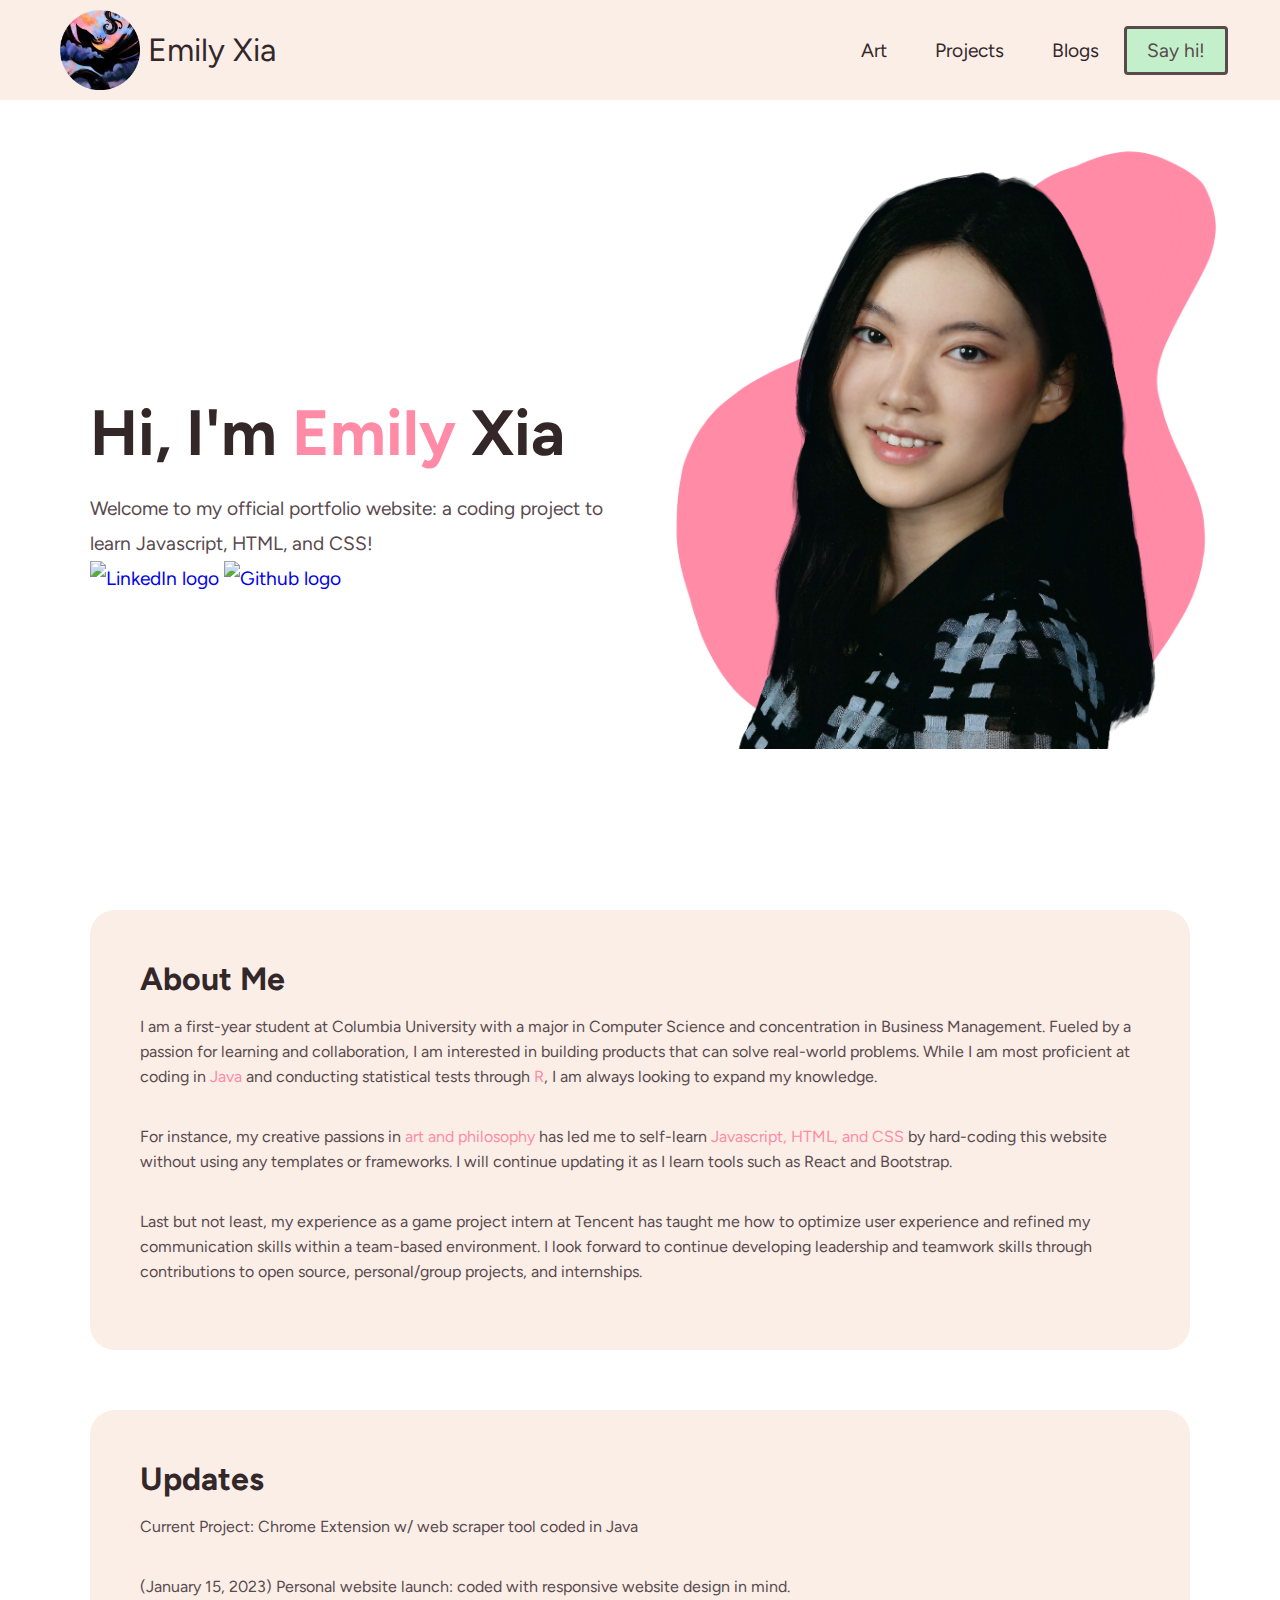
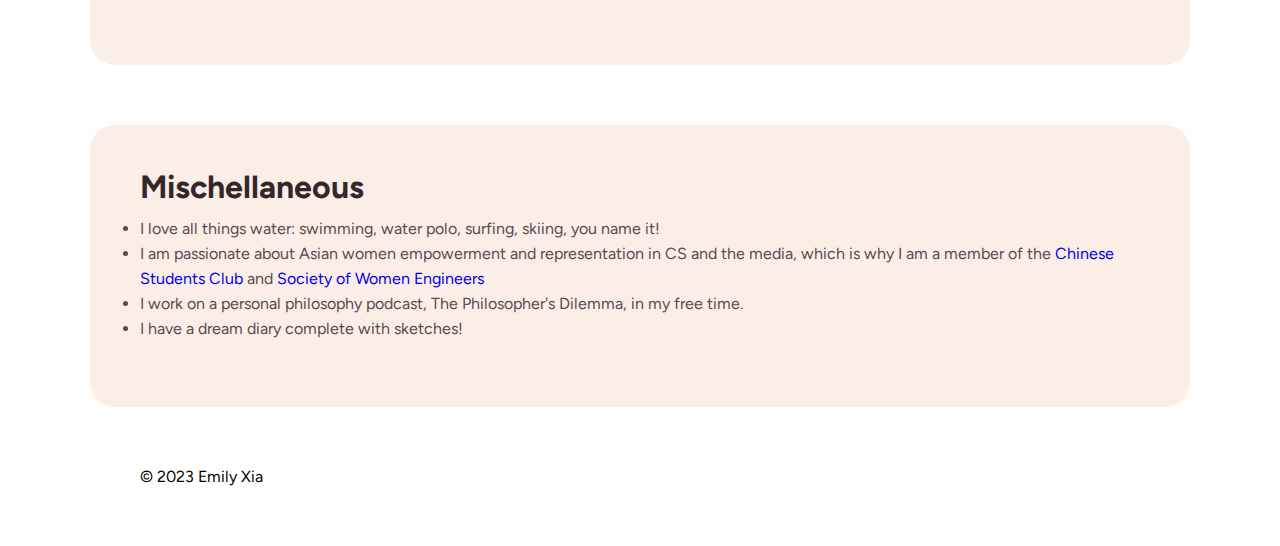
==== commit c7ebf04c: "debugging" ====
--- a/index.html
+++ b/index.html
@@ -52,10 +52,10 @@
         <p>Welcome to my official portfolio website: a coding project to learn Javascript, HTML, and CSS!
           <br>
           <a href="https://www.linkedin.com/in/emilyxia-/">
-            <img src="https://img.shields.io/badge/LinkedIn-blue?style=for-the-badge&logo=linkedin&logoColor=white" id="linkedin"/>
+            <img src="https://img.shields.io/badge/LinkedIn-blue?style=for-the-badge&logo=linkedin&logoColor=white" id="linkedin" alt = "LinkedIn logo">
           </a>
           <a href="https://github.com/emiilyxiia">
-            <img src="https://img.shields.io/badge/-Github-black?logo=github&logoColor=white&style=for-the-badge&logoWidth=20" id="github"/>
+            <img src="https://img.shields.io/badge/-Github-black?logo=github&logoColor=white&style=for-the-badge&logoWidth=20" id="github" alt = "Github logo">
           </a>
         </p>
       </div>
@@ -97,17 +97,16 @@
     <!-- Mischellaneous -->
     <div class="misc__container">
       <div class="misc__content">
+        <h1> Mischellaneous </h1>
         <ul style = "list-style-type:disc">
-          <h1> Mischellaneous </h1>
-          </ul>
           <li>I love all things water: swimming, water polo, surfing, skiing, you name it!</li>
           <li> I am passionate about Asian women empowerment and  representation in CS and the media, which is why I am a member of the <a href="http://www.columbia.edu/cu/csc/">Chinese Students Club</a> and <a href="https://outreach.engineering.columbia.edu/content/society-women-engineers"> Society of Women Engineers</a> </li>
           <li>I work on a personal philosophy podcast, The Philosopher's Dilemma, in my free time.</li>
           <li>I have a dream diary complete with sketches!</li>
-          </div>
+        </ul>
+        </div>
       </div>
     </div>
-  </div>
 
   <div class="space"> </div>
   <div class="copyright">
--- a/styles.css
+++ b/styles.css
@@ -6,7 +6,7 @@
 }
 
 /* prevents horizontal scrolling */
-html {
+html, body{
   max-width: 100%;
   overflow-x: hidden;
 }
@@ -312,7 +312,12 @@
   }
   
   /* Mobile Responsive */
-  @media screen and (max-width: 768px) {
+  @media screen and (max-width: 960px) {
+
+    body {
+      overflow-x: auto;
+    }
+
     .main__container {
       display: grid;
       grid-template-columns: auto;
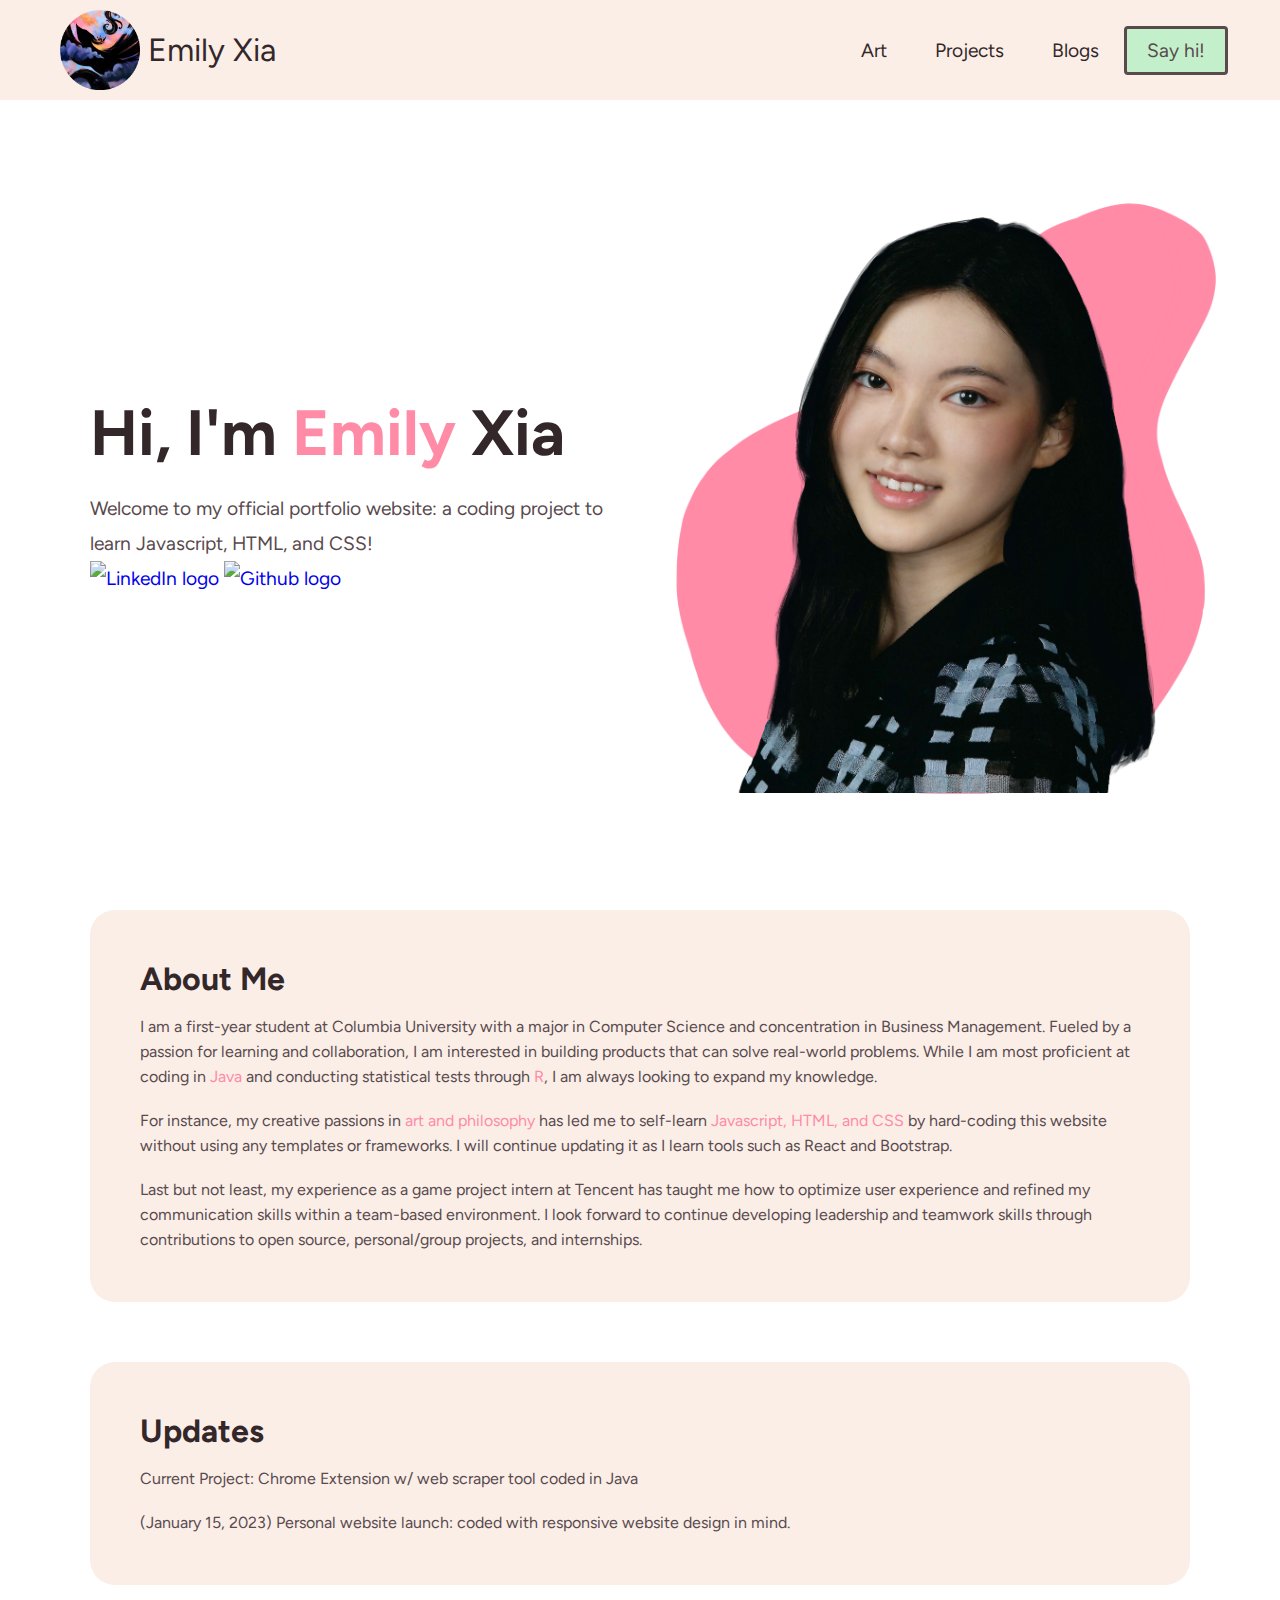
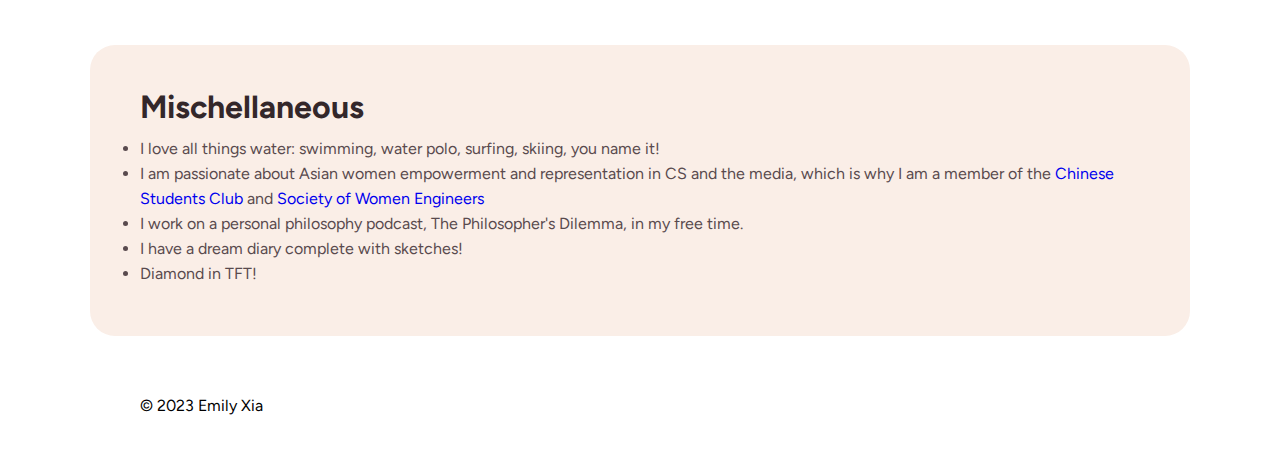
==== commit d9b2bd57: "simplified code" ====
--- a/index.html
+++ b/index.html
@@ -20,7 +20,7 @@
 <body>
   <nav class="navbar">
     <div class="navbar__container">
-      <a href="https://emiilyxiia.github.io/" id="navbar__logo"><img src="images/logo.png" class = "logo">Emily Xia
+      <a href="https://emiilyxiia.github.io/" id="navbar__logo"><img src="/images/logo.png" class = "logo">Emily Xia
       </a>
       <div class="navbar__toggle" id="mobile-menu">
         <span class="bar"></span>
@@ -32,10 +32,10 @@
           <a href="https://emilyxia.portfolio.site/" class="navbar__links"> Art </a>
         </li>
         <li class="navbar__item">
-          <a href="projects.html" class="navbar__links"> Projects </a>
+          <a href="page1/projects.html" class="navbar__links"> Projects </a>
         </li>
         <li class="navbar__item">
-          <a href="blogs.html" class="navbar__links"> Blogs </a>
+          <a href="page1/blogs.html" class="navbar__links"> Blogs </a>
         </li>
         <li class="navbar__btn">
           <div id="btn" >Say hi!</div>
@@ -68,8 +68,8 @@
 
   <div class="info">
   <!-- About Me Section -->
-    <div class="about__container">
-      <div class="about__content">
+    <div class="info__container">
+      <div class="info__content">
         <h1> About Me </h1>
         <p>I am a first-year student at Columbia University with a major in Computer Science and concentration in Business Management. Fueled by a passion for learning and collaboration, I am interested in building products that can solve real-world problems. While I am most proficient at coding in <span>Java</span> and conducting statistical tests through <span>R</span>, I am always looking to expand my knowledge.</p>
         <br>
@@ -83,8 +83,8 @@
     <div class="space"> </div>
 
     <!-- Updates -->
-    <div class="updates__container">
-      <div class="updates__content">
+    <div class="info__container">
+      <div class="info__content">
         <h1>Updates </h1>
         <p>Current Project: Chrome Extension w/ web scraper tool coded in Java</p>
         <br>
@@ -95,7 +95,7 @@
     <div class="space"> </div>
 
     <!-- Mischellaneous -->
-    <div class="misc__container">
+    <div class="info__container">
       <div class="misc__content">
         <h1> Mischellaneous </h1>
         <ul style = "list-style-type:disc">
@@ -103,6 +103,7 @@
           <li> I am passionate about Asian women empowerment and  representation in CS and the media, which is why I am a member of the <a href="http://www.columbia.edu/cu/csc/">Chinese Students Club</a> and <a href="https://outreach.engineering.columbia.edu/content/society-women-engineers"> Society of Women Engineers</a> </li>
           <li>I work on a personal philosophy podcast, The Philosopher's Dilemma, in my free time.</li>
           <li>I have a dream diary complete with sketches!</li>
+          <li>Diamond in TFT!</li>
         </ul>
         </div>
       </div>
--- a/styles.css
+++ b/styles.css
@@ -207,6 +207,7 @@
       top: 20%;
       right: 5%;
       transform: translate(5%, 20%);
+      overflow-x: auto;
     }
 
     #mobile-menu.is-active .bar:nth-child(2) {
@@ -265,30 +266,32 @@
     max-width: 100%;
     height: 90vh;
     padding: 20px 50px;
-
   }
 
   .emily {
     position: absolute;
     max-width: 100%;
     left: 3%;
+    top: 8%;
     transition: 1s left;
   }
 
   .shape {
     position: absolute;
     width: 110%;
-    top: 5px;
+    top: 7%;
     left: 1%;
     transition: 1s top;
   }
 
-  .images:hover .emily {
-    left: -20px;
-  }
-
-  .images:hover .shape {
-    top: -8%;
+  @media screen and (min-width: 961px){
+    .images:hover .emily {
+      left: -20px;
+    }
+  
+    .images:hover .shape {
+      top: -3%;
+    }
   }
 
   .main__content br {
@@ -312,11 +315,7 @@
   }
   
   /* Mobile Responsive */
-  @media screen and (max-width: 960px) {
-
-    body {
-      overflow-x: auto;
-    }
+  @media screen and (max-width: 768px) {
 
     .main__container {
       display: grid;
@@ -346,7 +345,7 @@
       line-height: 45px;
       color: #594a4e;
     }
-  
+
     .images {
       position: relative;
       max-width: 100%;
@@ -354,18 +353,16 @@
       left: 7%;
       z-index: 1;
     }
-  
+    
     .emily {
-      position: absolute;
       max-width: 80%;
       text-align: center;
-
+      top: -1%;
     }
   
     .shape {
-      position: absolute;
       max-width: 90%;
-      top: -5%;
+      top: -4%;
       text-align: center;
     }
   }
@@ -385,33 +382,7 @@
   }
 
   /* Information Section */
-  .about__container {
-    background: #faeee7;
-    display: flex;
-    flex-direction: column;
-    height: fit-content;
-    width: 100%;
-    max-width: 1100px;
-    margin: 0 auto;
-    top: 0;
-    padding: 50px 50px;
-    border-radius: 25px;
-  }
-
-  .about__content h1{
-    font-size: 2rem;
-    color: #33272a;
-    margin-bottom: 1rem;
-  }
-
-  .about__content p{
-    font-size: 1rem;
-    color: #594a4e;
-    margin-bottom: 1rem;
-    line-height: 25px;
-  }
-
-  .updates__container {
+  .info__container {
     background: #faeee7;
     display: flex;
     flex-direction: column;
@@ -423,31 +394,18 @@
     border-radius: 25px;
   }
 
-  .updates__content h1{
+  .info__content h1{
     font-size: 2rem;
     color: #33272a;
     margin-bottom: 1rem;
   }
 
-  .updates__content p{
+  .info__content p{
     font-size: 1rem;
     color: #594a4e;
-    margin-bottom: 1rem;
     line-height: 25px;
   }
-
-  .misc__container {
-    background: #faeee7;
-    display: flex;
-    flex-direction: column;
-    height: fit-content;
-    width: 100%;
-    max-width: 1100px;
-    margin: 0 auto;
-    padding: 50px 50px;
-    border-radius: 25px;
-  }
-
+  
   .misc__content h1{
     font-size: 2rem;
     color: #33272a;
@@ -457,7 +415,6 @@
   .misc__content {
     font-size: 1rem;
     color: #594a4e;
-    margin-bottom: 1rem;
     line-height: 25px;
   }
 
@@ -476,47 +433,3 @@
     margin: 0 auto;
     padding: 0 50px;
   }
-
-  @media screen and (max-width: 768px) {
-    .info {
-      margin: 30% 0 2%;
-    }
-  }
-
-  .blogs__container {
-    background: #faeee7;
-    display: flex;
-    flex-direction: column;
-    height: fit-content;
-    width: 100%;
-    max-width: 1100px;
-    margin: 0 auto;
-    padding: 50px 50px;
-    border-radius: 25px;
-  }
-
-  .projects__container {
-    background: #faeee7;
-    display: flex;
-    flex-direction: column;
-    height: fit-content;
-    width: 100%;
-    max-width: 1100px;
-    margin: 0 auto;
-    padding: 50px 50px;
-    border-radius: 25px;
-  }
-
-  .blogs__content {
-    font-size: 1rem;
-    color: #594a4e;
-    margin-bottom: 1rem;
-    line-height: 25px;
-  }
-
-  .projects__content {
-    font-size: 1rem;
-    color: #594a4e;
-    margin-bottom: 1rem;
-    line-height: 25px;
-  }